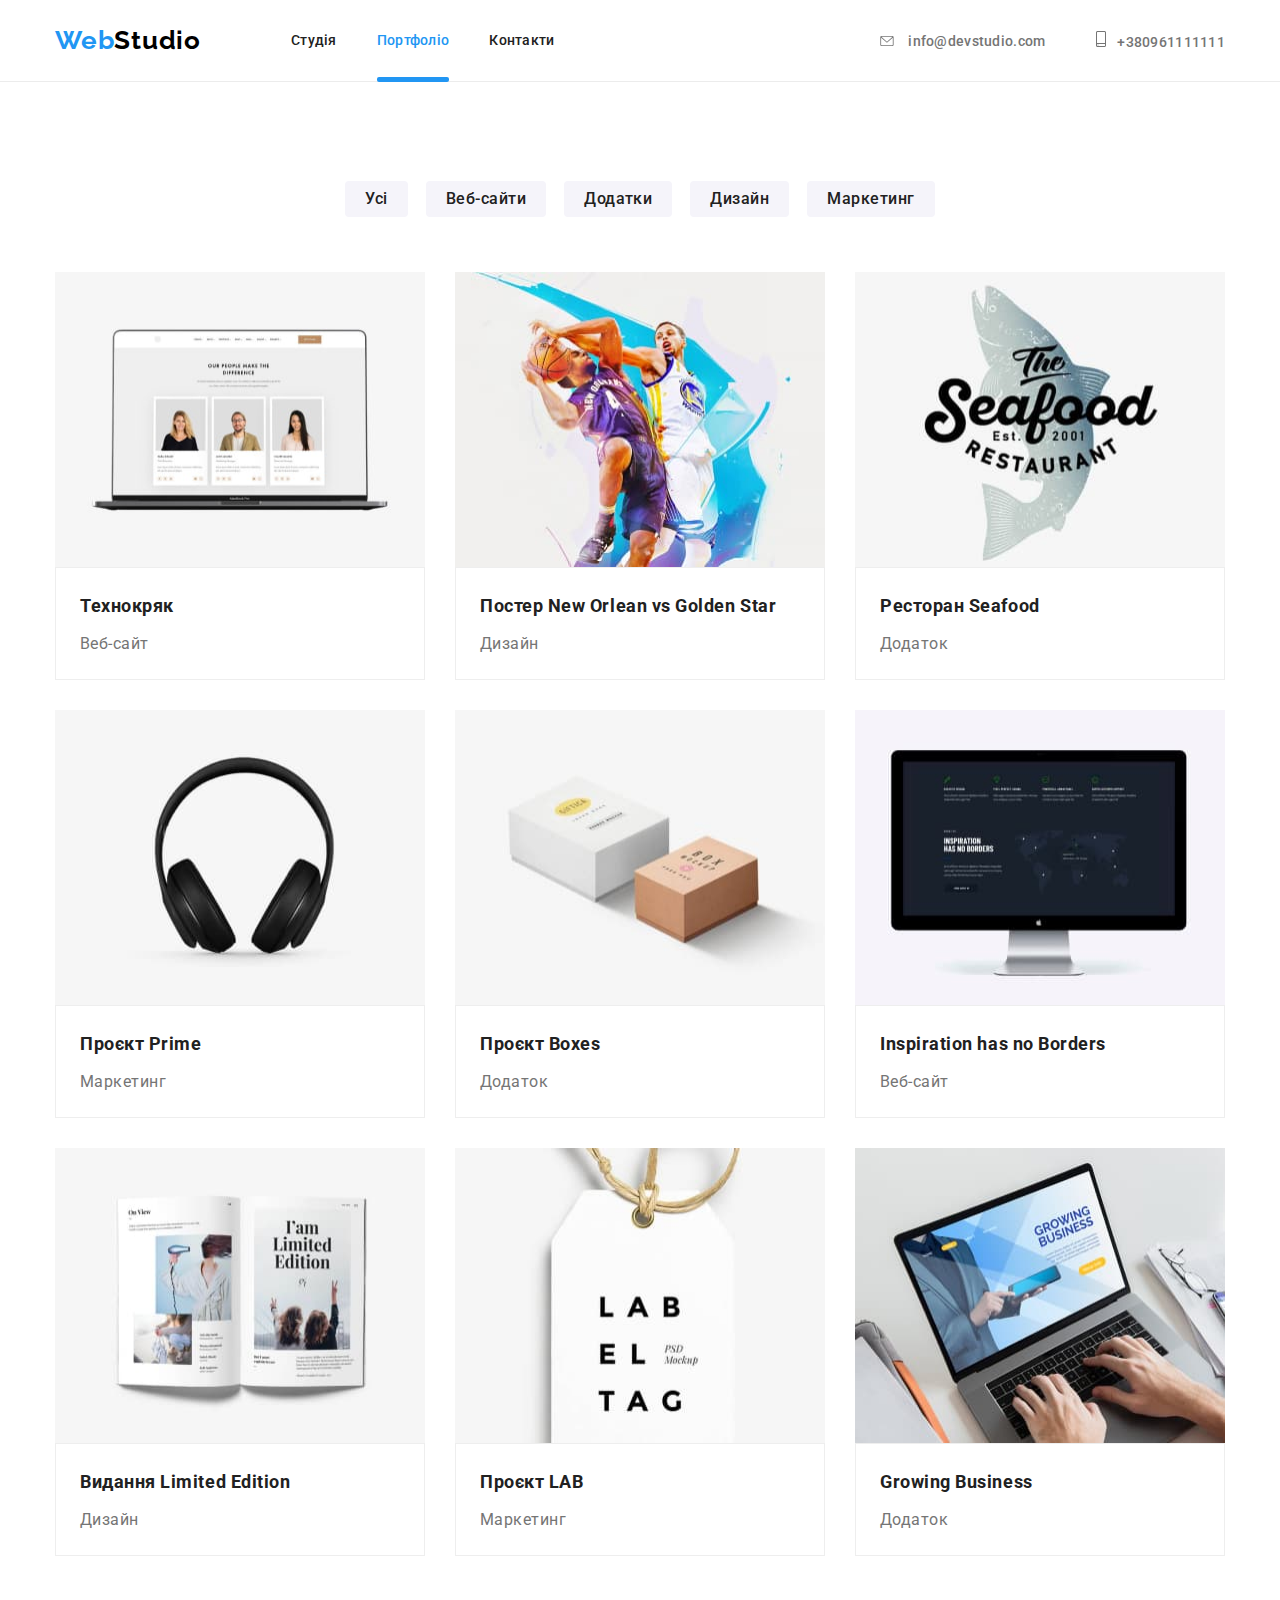
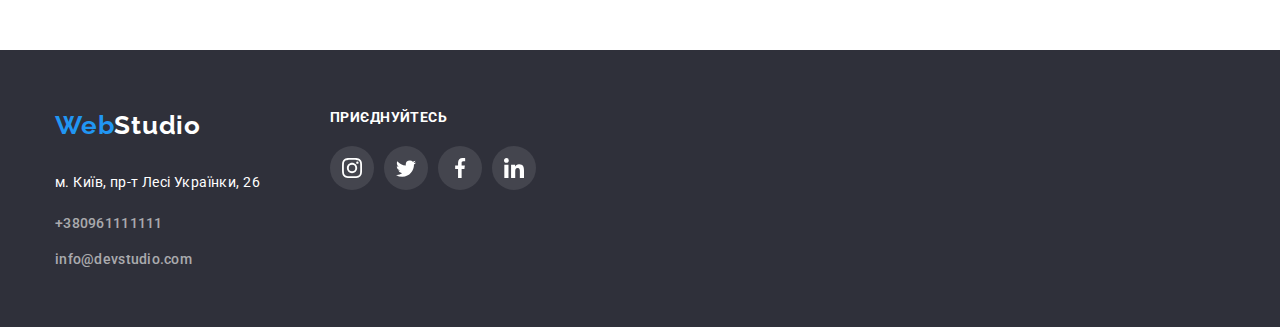
==== portfolio.html @ a56bd257 "first commit" ====
<!DOCTYPE html>
<html lang="uk">
<head>
    <meta charset="UTF-8">
    <meta http-equiv="X-UA-Compatible" content="IE=edge">
    <meta name="viewport" content="width=device-width, initial-scale=1.0">
    <link rel="stylesheet" href="./css/styles.css" type="text/css">
    <link href="https://fonts.googleapis.com/css2?family=Raleway:wght@700&display=swap" rel="stylesheet">
    <link href="https://fonts.googleapis.com/css2?family=Roboto:wght@400;500;700;900&display=swap" rel="stylesheet">
    <link rel="stylesheet" href="https://cdnjs.cloudflare.com/ajax/libs/modern-normalize/1.1.0/modern-normalize.min.css">
    <title>Портфоліо</title>
</head>
<body>
    <header class="page-header portfolio-page-header">
        <div class="container">
            <div class="header-content">
                <a href="./index.html" class="logo"><span class="logo-color">Web</span>Studio</a>
                <nav class="site-nav">
                    <ul class="site-nav-list">
                        <li class="site-nav-list-item"><a href="./index.html" class="site-nav-list-item-link" >Cтудія</a></li>
                        <li class="site-nav-list-item"><a href="./portfolio.html" class="site-nav-list-item-link current">Портфоліо</a></li>
                        <li class="site-nav-list-item"><a href="#" class="site-nav-list-item-link">Контакти</a></li>
                    </ul>
                </nav>
                <div class="contacts">
                    <a href="info@devstudio.com" class="mail">
                        <svg class="mail-icon">
                            <use href="./images/icons.svg#mail"></use>
                        </svg>
                        info@devstudio.com</a>
                    <a href="tel:+380961111111" class="tel">
                        <svg class="tel-icon">
                            <use href="./images/icons.svg#smartphone"></use>
                        </svg>+380961111111
                    </a>
                </div>
            </div>
        </div>
    </header>
    <main class="portfolio-main">
        <section class="section">
            <div class="container">
                <ul class="portfolio-list">
                    <li class="portfolio-list-item"><button type="button" class="portfolio-list-item-button">Усі</button></li>
                    <li class="portfolio-list-item"><button type="button" class="portfolio-list-item-button">Веб-сайти</button></li>
                    <li class="portfolio-list-item"><button type="button" class="portfolio-list-item-button">Додатки</button></li>
                    <li class="portfolio-list-item"><button type="button" class="portfolio-list-item-button">Дизайн</button></li>
                    <li class="portfolio-list-item"><button type="button" class="portfolio-list-item-button">Маркетинг</button></li>
                </ul>
                <ul class="portfolio-projects">
                    <li class="portfolio-projects-item">
                        <a href="#" class="portfolio-projects-item-link">
                            <div class="portfolio-thumb">
                                <img class="portfolio-projects-item-image" src="./images/project1.jpg" alt="ноутбук з сайтом" width="370" height="295">
                                <div class="portfolio-projects-item-overlay"><p class="portfolio-projects-item-overlay-text">Ресурс пропонує комплексні пропозиції з різним рівнем функціоналу та сервісів. Все це дозволить відвідувачу отримати вичерпні відомості про компанію чи приватну особу.</p>
                                </div>
                            </div>    
                            <div class="portfolio-projects-item-container">
                                <h3 class="portfolio-projects-item-headline">Технокряк</h3>
                                <p class="portfolio-projects-item-text">Веб-сайт</p>
                            </div>        
                        </a>
                    </li>
                    <li class="portfolio-projects-item">
                        <a href="#" class="portfolio-projects-item-link">
                            <div class="portfolio-thumb">
                                <img class="portfolio-projects-item-image" src="./images/project2.jpg" alt="постер баскетболістів" width="370" height="295">
                                <div class="portfolio-projects-item-overlay"><p class="portfolio-projects-item-overlay-text">Ресурс пропонує комплексні пропозиції з різним рівнем функціоналу та сервісів. Все це дозволить відвідувачу отримати вичерпні відомості про компанію чи приватну особу.</p>
                                </div>
                            </div>    
                            <div class="portfolio-projects-item-container">
                                <h3 class="portfolio-projects-item-headline">Постер New Orlean vs Golden Star</h3>
                                <p class="portfolio-projects-item-text">Дизайн</p>
                            </div>
                        </a>
                    </li>
                    <li class="portfolio-projects-item">
                        <a href="#" class="portfolio-projects-item-link">
                            <div class="portfolio-thumb">
                                <img class="portfolio-projects-item-image" src="./images/project3.jpg" alt="логотип ресторану морської кухні" width="370" height="295">
                                <div class="portfolio-projects-item-overlay"><p class="portfolio-projects-item-overlay-text">Ресурс пропонує комплексні пропозиції з різним рівнем функціоналу та сервісів. Все це дозволить відвідувачу отримати вичерпні відомості про компанію чи приватну особу.</p>
                                </div>
                            </div>    
                        <div class="portfolio-projects-item-container">
                            <h3 class="portfolio-projects-item-headline">Ресторан Seafood</h3>
                            <p class="portfolio-projects-item-text">Додаток</p>
                        </div>
                        </a>
                    </li>
                    <li class="portfolio-projects-item">
                        <a href="#" class="portfolio-projects-item-link">
                            <div class="portfolio-thumb">
                                <img class="portfolio-projects-item-image" src="./images/project4.jpg" alt="навушники" width="370" height="295">
                                <div class="portfolio-projects-item-overlay"><p class="portfolio-projects-item-overlay-text">Ресурс пропонує комплексні пропозиції з різним рівнем функціоналу та сервісів. Все це дозволить відвідувачу отримати вичерпні відомості про компанію чи приватну особу.</p>
                                </div>
                            </div>                            
                        <div class="portfolio-projects-item-container">
                            <h3 class="portfolio-projects-item-headline">Проєкт Prime</h3>
                            <p class="portfolio-projects-item-text">Маркетинг</p>
                        </div>
                        </a>
                    </li>
                    <li class="portfolio-projects-item">
                        <a href="#" class="portfolio-projects-item-link">
                            <div class="portfolio-thumb">
                                <img class="portfolio-projects-item-image" src="./images/project5.jpg" alt="дві коробки" width="370" height="295">
                                <div class="portfolio-projects-item-overlay"><p class="portfolio-projects-item-overlay-text">Ресурс пропонує комплексні пропозиції з різним рівнем функціоналу та сервісів. Все це дозволить відвідувачу отримати вичерпні відомості про компанію чи приватну особу.</p>
                                </div>
                            </div>                            
                        <div class="portfolio-projects-item-container">
                            <h3 class="portfolio-projects-item-headline">Проєкт Boxes</h3>
                            <p class="portfolio-projects-item-text">Додаток</p>
                        </div>
                        </a>
                    </li>
                    <li class="portfolio-projects-item">
                        <a href="#" class="portfolio-projects-item-link">
                            <div class="portfolio-thumb">
                                <img class="portfolio-projects-item-image" src="./images/project6.jpg" alt="монітор" width="370" height="295">
                                <div class="portfolio-projects-item-overlay"><p class="portfolio-projects-item-overlay-text">Ресурс пропонує комплексні пропозиції з різним рівнем функціоналу та сервісів. Все це дозволить відвідувачу отримати вичерпні відомості про компанію чи приватну особу.</p>
                                </div>
                            </div>                            
                        <div class="portfolio-projects-item-container">
                            <h3 class="portfolio-projects-item-headline">Inspiration has no Borders</h3>
                            <p class="portfolio-projects-item-text">Веб-сайт</p>
                        </div>
                        </a>
                    </li>
                    <li class="portfolio-projects-item">
                        <a href="#" class="portfolio-projects-item-link">
                            <div class="portfolio-thumb">
                                <img class="portfolio-projects-item-image" src="./images/project7.jpg" alt="розгорнута книга" width="370" height="295">
                                <div class="portfolio-projects-item-overlay"><p class="portfolio-projects-item-overlay-text">Ресурс пропонує комплексні пропозиції з різним рівнем функціоналу та сервісів. Все це дозволить відвідувачу отримати вичерпні відомості про компанію чи приватну особу.</p>
                                </div>
                            </div>                            
                        <div class="portfolio-projects-item-container">
                            <h3 class="portfolio-projects-item-headline">Видання Limited Edition</h3>
                            <p class="portfolio-projects-item-text">Дизайн</p>
                        </div>
                        </a>
                    </li>
                    <li class="portfolio-projects-item">
                        <a href="#" class="portfolio-projects-item-link">
                            <div class="portfolio-thumb">
                                <img class="portfolio-projects-item-image" src="./images/project8.jpg" alt="бірка" width="370" height="295">
                                <div class="portfolio-projects-item-overlay"><p class="portfolio-projects-item-overlay-text">Ресурс пропонує комплексні пропозиції з різним рівнем функціоналу та сервісів. Все це дозволить відвідувачу отримати вичерпні відомості про компанію чи приватну особу.</p>
                                </div>
                            </div>                            
                        <div class="portfolio-projects-item-container">
                            <h3 class="portfolio-projects-item-headline">Проєкт LAB</h3>
                            <p class="portfolio-projects-item-text">Маркетинг</p>
                        </div>
                        </a>
                    </li>
                    <li class="portfolio-projects-item">
                        <a href="#" class="portfolio-projects-item-link">
                            <div class="portfolio-thumb">
                                <img class="portfolio-projects-item-image" src="./images/project9.jpg" alt="руки на клавіатурі ноутбука" width="370" height="295">
                                <div class="portfolio-projects-item-overlay"><p class="portfolio-projects-item-overlay-text">Ресурс пропонує комплексні пропозиції з різним рівнем функціоналу та сервісів. Все це дозволить відвідувачу отримати вичерпні відомості про компанію чи приватну особу.</p>
                                </div>
                            </div>                            
                        <div class="portfolio-projects-item-container">
                            <h3 class="portfolio-projects-item-headline">Growing Business</h3>
                            <p class="portfolio-projects-item-text">Додаток</p>
                        </div>
                        </a>
                    </li>
                </ul>
            </div>
        </section>
     </main>
     <footer class="page-footer">
        <div class="container">
            <div class="page-footer-contacts">
                <a href="./index.html" class="footer-logo"><span class="logo-color">Web</span>Studio</a>
                <address class="page-footer-adress">м. Київ, пр-т Лесі Українки, 26</address>
                <a href="tel:+380961111111" class="tel footer-tel">+380961111111</a>
                <a href="info@devstudio.com" class="mail footer-mail">info@devstudio.com</a>
            </div>
        
            <div class="footer-socials">
                <h3 class="footer-socials-headline">
                    Приєднуйтесь
                </h3>
                <ul class="footer-social-list">
                    <li class="footer-social-item">
                        <a href="#" class="footer-social-link">
                            <svg viewBox="0 0 100 100" width="20px" class="footer-social-icon">
                                <use href="./images/icons.svg#instagram"></use>
                            </svg>
                        </a>
                    </li>
                    <li class="footer-social-item">
                        <a href="#" class="footer-social-link">
                            <svg viewBox="0 0 100 100" width="20px" class="footer-social-icon">
                                <use href="./images/icons.svg#twitter"></use>
                            </svg>
                        </a>
                    </li>
                    <li class="footer-social-item">
                        <a href="#" class="footer-social-link">
                            <svg viewBox="0 0 100 100" width="20px" class="footer-social-icon">
                                <use href="./images/icons.svg#facebook"></use>
                            </svg>
                        </a>
                    </li>
                    <li class="footer-social-item">
                        <a href="#" class="footer-social-link">
                            <svg viewBox="0 0 100 100" width="20px" class="footer-social-icon">
                                <use href="./images/icons.svg#linkedin"></use>
                            </svg>
                        </a>
                    </li>
                </ul>
            </div>
        </div>
    </footer>
</body>
</html>
---- css/styles.css ----
h1,h2,h3,h4,h5,h6,p,ul{
    margin:0;
    padding:0;
}

*,
*::before,
*::after {
  box-sizing: border-box;
}

body {
    font-family: 'Roboto';
    --headline-color: #212121;
    --article-color: #757575;
    --brand-color: #2196F3;
    margin: 0px;
}

/* шапка */
.page-header {
    background-color: #ffffff;
    width: 100%;
    padding-top: 25px;
    padding-bottom: 25px;
}

.container {
    width: 1200px;
    margin: 0 auto;
    padding: 0 15px;
}

.section {
    padding: 94px 0;
}

.header-content {
    display: flex;
    align-items: center;
    align-content: center;
    justify-content: flex-start;
}

.logo {
    font-family: 'Raleway';
    font-weight: 700;
    font-size: 26px;
    line-height: 1.2;
    letter-spacing: 0.03em;
    text-decoration: none;
    color : #000000;
    display: inline-block;
    padding: 0px;
    margin-right: 90px;
}

.logo-color {
    color: var(--brand-color);
}

.site-nav-list {
    list-style: none;
    display: flex;
    
}

.site-nav-list-item {
    margin-right: 40px;
    position: relative;
    
}

.site-nav-list-item-link {
    text-decoration: none;
    color: var(--headline-color);
    font-family: 'Roboto';
    font-weight: 500;
    font-size: 14px;
    line-height: 1.15;
    letter-spacing: 0.02em;
    padding: 15px 0;
    transition: color 250ms cubic-bezier(0.4, 0, 0.2, 1);
}

.site-nav-list-item-link:hover, .site-nav-list-item-link:focus {
    color: var(--brand-color);
}

.site-nav-list-item-link.current {
    color: var(--brand-color);
}

.site-nav-list-item-link.current::after {
    content: '';
    display: block;
    position: absolute;
    bottom: -32px;
    left: 0;
    width: 100%;
    height: 5px;
    background-color: var(--brand-color);
    border-radius: 2px;
}


.contacts {
    display: flex;
    margin-left: auto;
    align-items: center;
    align-content: center;
}

.tel {
    font-family: 'Roboto';
    font-weight: 500;
    font-size: 14px;
    line-height: 1.15;
    letter-spacing: 0.02em;
    color: var(--article-color);
    text-decoration: none;
    transition: color 250ms cubic-bezier(0.4, 0, 0.2, 1);
}

.tel-icon {
    width: 12px;
    height: 16px;
    margin-right: 10px;
    fill: currentColor;
}

.mail {
    font-family: 'Roboto';
    font-weight: 500;
    font-size: 14px;
    line-height: 1.15;
    letter-spacing: 0.02em;
    text-decoration: none;
    color: var(--article-color);
    margin-right: 50px;
    transition: color 250ms cubic-bezier(0.4, 0, 0.2, 1);
}

.mail-icon {
    width: 16px;
    height: 10px;
    margin-right: 10px;
    fill: currentColor;
}

.mail:hover, .mail:focus {
    color: var(--brand-color);
}

.tel:hover, .tel:focus {
    color: var(--brand-color);
}


/* друга секція */
.main {
    width: 100%;
}

.main-effect {
    background-color: #2F303A;
    width: 100%;
    text-align: center;
    background-image: linear-gradient(to right, rgba(47, 48, 58, 0.4), rgba(47, 48, 58, 0.4)),
    url('../images/background (1).jpg');
    background-size: 1600px cover;
    background-repeat: no-repeat;
    background-position: center;    
}

.main-effect .container {
    display: flex;
    flex-wrap: wrap;
    align-items: center;
    justify-content: center;
    flex-direction: column;

}

.main .main-effect {
    padding: 200px 0;
    min-height: 600px;
}

.main-effect-title {
    font-family: 'Roboto';
    font-weight: 900;
    font-size: 44px;
    line-height: 1.36;
    letter-spacing: 0.06em;
    color: #ffffff;
    margin-bottom: 40px;
    text-transform: uppercase;
}

.main-effect-button {
    font-family: 'Roboto';
    font-weight: 700;
    font-size: 16px;
    line-height: 1.87;
    letter-spacing: 0.06em;
    min-width: 170px;
    height: 50px;
    color: #ffffff;
    background-color: var(--brand-color);
    border: none;
    border-radius: 4px;
    cursor: pointer;
    padding: 10px 32px;
}


/* третя секція */
.qualities-list {
    list-style: none;
    display: flex;
}

.qualities-list-item {
    width: 270px;    
}

.qualities-list-item::before {
    display: inline-flex;
    content: '';
    width: 100%;
    height: 120px;
    background-color: #f5f4fa;
    border-radius: 2px;
}

.group::before {
    background-image: url(../images/SVG/Group.svg);
    background-size: 70px;
    background-repeat: no-repeat;
    background-position: center;
}

.clock::before {
    background-image: url(../images/SVG/clock.svg);
    background-size: 70px;
    background-repeat: no-repeat;
    background-position: center;
}

.diagram::before {
    background-image: url(../images/SVG/diagram.svg);
    background-size: 70px;
    background-repeat: no-repeat;
    background-position: center;
}

.astronaut::before {
    background-image: url(../images/SVG/astronaut.svg);
    background-size: 70px;
    background-repeat: no-repeat;
    background-position: center;
}

.qualities-list .qualities-list-item:not(:last-child) {
    margin-right: 30px;
}

.qualities-list-item-article {
    color: var(--headline-color);
    font-family: 'Roboto';
    font-weight: 700;
    font-size: 14px;
    line-height: 1.2;
    letter-spacing: 0.03em;
    display: inline-block;
    margin-bottom: 10px;
    margin-top: 20px;
    text-transform: uppercase;
}

.qualities-list-item-article-text {
    color: var(--article-color);
    font-family: 'Roboto';
    font-size: 14px;
    line-height: 1.71;
    letter-spacing: 0.03em;
}


/* четверта секція */

.employment {
    text-align: center;
    padding-top: 0;
}

.employment-headline {
    color: var(--headline-color);
    font-family: 'Roboto';
    font-weight: 700;
    font-size: 36px;
    line-height: 1.17;
    letter-spacing: 0.03em;
    display: inline-block;
    margin-bottom: 50px;
}

.employment-list {
    list-style: none;
    display: flex;
    flex-wrap: wrap;
    flex-basis: calc(100%-60px);
}

.employment-list-item {
    position: relative;
}

.employment-list-item:not(:last-child) {
    margin-right: 30px;
}

.employment-list-item-text {
    display: flex;
    justify-content: center;
    width: 370px;
    height: 70px;
    padding: 27px 0;
    position: absolute;
    bottom: 0;
    left: 0;
    right: 0;
    font-family: 'Roboto';
    font-style: normal;
    font-weight: 700;
    font-size: 14px;
    line-height: 1.14;
    text-align: center;
    letter-spacing: 0.03em;
    text-transform: uppercase;
    color: #FFFFFF;
    background: rgba(47, 48, 58, 0.8);
}



/* п'ята секція */
.team {
    width: 100%;
    background-color: #f5f4fa;
}

.team-headline {
    color: var(--headline-color);
    font-family: 'Roboto';
    font-weight: 700;
    font-size: 36px;
    line-height: 1.17;
    letter-spacing: 0.03em;
    margin-bottom: 50px;
    text-align: center;
}

.team-list {
    list-style: none;
    display: flex;
    flex-wrap: wrap;
    flex-basis: calc((100%-30px)/4);
    gap: 30px;
}

.team-list-item {
    background-color: #ffffff;
    box-shadow: 0px 1px 3px rgba(0, 0, 0, 0.12), 0px 1px 1px rgba(0, 0, 0, 0.14), 0px 2px 1px rgba(0, 0, 0, 0.2);
}

.team-list-item-headline {
    color: var(--headline-color);
    font-family: 'Roboto';
    font-weight: 500;
    font-size: 16px;
    line-height: 1.19;
    letter-spacing: 0.03em;
    margin-bottom: 10px;
}

.team-list-item-block {
    display: flex;
    justify-content: center;
    align-items: center;
    flex-direction: column;
    padding: 30px 0;
}

.team-list-item-article {
    color: var(--article-color);
    font-family: 'Roboto';    
    font-size: 16px;
    line-height: 1.19;
    letter-spacing: 0.03em;
}

.social {
    display: flex;
    list-style: none;
    margin-top: 16px;
}

.social-item:not(:last-child) {
    margin-right: 10px;
}

.social-link {
    display: flex;
    align-items: center;
    justify-content: center;
    width: 44px;
    height: 44px;
    background-color: #ffffff;
    border-radius: 50%;
    transition: background-color 250ms cubic-bezier(0.4, 0, 0.2, 1);
}

.social-link svg {
    transition: fill 250ms cubic-bezier(0.4, 0, 0.2, 1);
}

.social-link:hover svg,
.social-link:focus svg {
    fill: #ffffff;
}

.social-link:hover,
.social-link:focus {
    background-color: var(--brand-color);
}


.social-icon {
    fill: #AFB1B8;
}

/* шоста секція */

.clients-headline {
    color: var(--headline-color);
    font-family: 'Roboto';
    font-weight: 700;
    font-size: 36px;
    line-height: 1.17;
    letter-spacing: 0.03em;
    margin-bottom: 50px;
    text-align: center;
}

.clients-list {
    display: inline-flex;
    list-style: none;
    flex-wrap: wrap;
    flex-basis: calc((100%-30px)/6);
    gap: 30px;

}

.clients-list-item {
    display: flex;

}

.clients-list-item-link {
    display: flex;
    justify-content: center; 
    align-items: center;
    width: 170px;
    height: 92px;
    border: 1px solid #AFB1B8;
    border-radius: 3px;
}

.clients-logo { 
    display: flex;
    fill: #AFB1B8;
}

.clients-list-item-link svg {
    transition: fill 250ms cubic-bezier(0.4, 0, 0.2, 1);
}

.clients-list-item-link:hover svg,
.clients-list-item-link:focus svg {
    fill: var(--brand-color);
}

.clients-list-item-link:hover,
.clients-list-item-link:focus {
    border: 1px solid var(--brand-color);
}

/* модалка */
.backdrop {
    position: fixed;
    width: 100%;
    height: 100%;
    top: 0;
    left: 0;
    background-color: rgba(0, 0, 0, 0.2);
    opacity: 1;
    transition: opacity 500ms cubic-bezier(0.4, 0, 0.2, 1);
} 

.backdrop.is-hidden {
    opacity: 0;
    pointer-events: none;

}

.backdrop.is-hidden .modal {
    transform: scale(0.8) translate(-50%, -50%);
}

.modal {
    position: absolute;
    top: 50%;
    left: 50%;
    transform: translate(-50%, -50%) scale(1);
    min-width: 528px;
    min-height: 581px;
    background-color: #ffffff;
    box-shadow: 0px 1px 3px rgba(0, 0, 0, 0.12), 0px 1px 1px rgba(0, 0, 0, 0.14), 0px 2px 1px rgba(0, 0, 0, 0.2);
    border-radius: 4px;
    transition: transform 500ms cubic-bezier(0.4, 0, 0.2, 1);

    padding: 40px;
}

.modal-close {
    display: flex;
    align-items: center;
    justify-content: center;
    position: absolute;
    right: 8px;
    top: 8px;
    width: 30px;
    height: 30px;
    border-radius: 50%;
    background-color: #FFFFFF;
    border: 1px solid rgba(0, 0, 0, 0.1);
}

.modal-close svg {
    fill: #000000;
}

/* футер */
.page-footer {
    display: flex;
    background-color: #2f303a;
    width: 100%;
    min-height: 250px;
}

.page-footer .container {
    padding: 60px 15px;
    display: flex;
}

.page-footer-contacts {
    display: flex;
    flex-direction: column;
    gap: 10px;
}

.footer-logo {
    color: #ffffff;
    font-family: 'Raleway';
    font-weight: 700;
    font-size: 26px;
    line-height: 1.2;
    letter-spacing: 0.03em;
    text-decoration: none;
    display: inline-block;
    margin-bottom: 20px;
}

.page-footer-adress {
    color: #ffffff;
    display: inline-block;
    margin-bottom: 10px;
    font-family: 'Roboto';
    font-style: normal;
    font-weight: 400;
    font-size: 14px;
    line-height: 1.71;
    letter-spacing: 0.03em;
}

.footer-tel {
    display: inline-block;
    margin-bottom: 10px;
}

.footer-tel, .footer-mail {
    color: rgba(255, 255, 255, 0.6);
    margin-right: 0;
}

.footer-socials {
    display: flex;
    flex-direction: column;
    margin-left: 70px;
}

.footer-socials-headline {
    color: #ffffff;
    font-family: 'Roboto';
    font-style: normal;
    font-weight: 700;
    font-size: 14px;
    line-height: 1.14;
    letter-spacing: 0.03em;
    text-transform: uppercase;
}
.footer-social-list {
    display: flex;
    list-style: none;
    margin-top: 20px;
}

.footer-social-item:not(:last-child) {
    margin-right: 10px;
}

.footer-social-link {
    display: flex;
    align-items: center;
    justify-content: center;
    width: 44px;
    height: 44px;
    background-color: rgba(255, 255, 255, 0.1);
    border-radius: 50%;
    transition: background-color 250ms cubic-bezier(0.4, 0, 0.2, 1);
}
.footer-social-link svg {
    transition: fill 250ms cubic-bezier(0.4, 0, 0.2, 1);
}

.footer-social-link:hover svg {
    fill: #ffffff;
}

.footer-social-link:hover,
.footer-social-link:focus {
    background-color: var(--brand-color);
}


.footer-social-icon {
    fill: #ffffff;
}


/* Портфоліо */

.portfolio-page-header {
    border-bottom: 1px solid #ececec;
}

.portfolio-main {
    width: 100%;
}

.portfolio-list {
   list-style: none;
   display: flex;
   justify-content: center;
   gap: 8px;
   margin-bottom: 50px;
}

.portfolio-list-item-button {
    color: var(--headline-color);
    background-color: #f5f4fa;
    border-radius: 4px;
    border: none;
    font-family: 'Roboto';
    font-weight: 500;
    font-size: 16px;
    line-height: 1.62;
    letter-spacing: 0.03em;
    padding: 5px 20px;
    margin: 5px;
    cursor: pointer;
    transition: background-color 250ms cubic-bezier(0.4, 0, 0.2, 1);
   }

.portfolio-list-item-button:hover,
.portfolio-list-item-button:focus {
    background-color: var(--brand-color);
    color: #ffffff;
    cursor: pointer;
    box-shadow: 0px 3px 1px rgba(0, 0, 0, 0.1), 0px 1px 2px rgba(0, 0, 0, 0.08), 0px 2px 2px rgba(0, 0, 0, 0.12);
}   

.portfolio-projects {
    list-style: none;
    display: flex;
    flex-wrap: wrap;
    flex-basis: calc((100%-60px)/3);
    gap: 30px;
    padding: 0;
}

.portfolio-projects-item-container{
    border: 1px solid #eeeeee;
    padding: 20px 24px;
}



.portfolio-projects-item {
    display: flex;
    box-sizing: border-box;
    flex-direction: column;
    max-width: 370px;
   
}

.portfolio-projects-item:hover,
.portfolio-projects-item:focus {
    box-shadow: 0px 1px 1px rgba(0, 0, 0, 0.12), 0px 4px 4px rgba(0, 0, 0, 0.06), 1px 4px 6px rgba(0, 0, 0, 0.16);
}

.portfolio-projects-item-image {
    margin-bottom: 0;
    display: block;
}

.portfolio-projects-item-headline {
    color: var(--headline-color);
    font-family: 'Roboto';
    font-weight: 700;
    font-size: 18px;
    line-height: 2;
    letter-spacing: 0.03em;
    margin-bottom: 5px;
}

.portfolio-projects-item-link {
    display: block;
    text-decoration: none;
}

.portfolio-projects-item-text {
    font-family: 'Roboto';
    font-size: 16px;
    line-height: 1.87;
    letter-spacing: 0.03em;
    color: var(--article-color);
    display: inline-block;
}

.portfolio-thumb {
    position: relative;
    overflow: hidden;
}

.portfolio-projects-item-overlay {
    position: absolute;
    top: 0;
    left: 0;
    width: 100%;
    height: 100%;
    transform: translateY(100%);
    background: rgba(33, 150, 243, 0.9);
    
    transition-property: transform;
    transition-duration: 250ms;
    transition-timing-function: cubic-bezier(0.4, 0, 0.2, 1);

    padding: 63px 24px;
}

.portfolio-projects-item:hover .portfolio-projects-item-overlay  {
    transform: translateY(0);
}

.portfolio-projects-item-overlay-text {
    font-family: 'Roboto';
    font-style: normal;
    font-weight: 400;
    font-size: 18px;
    line-height: 1.55;
    letter-spacing: 0.03em;
    color: #FFFFFF;
}
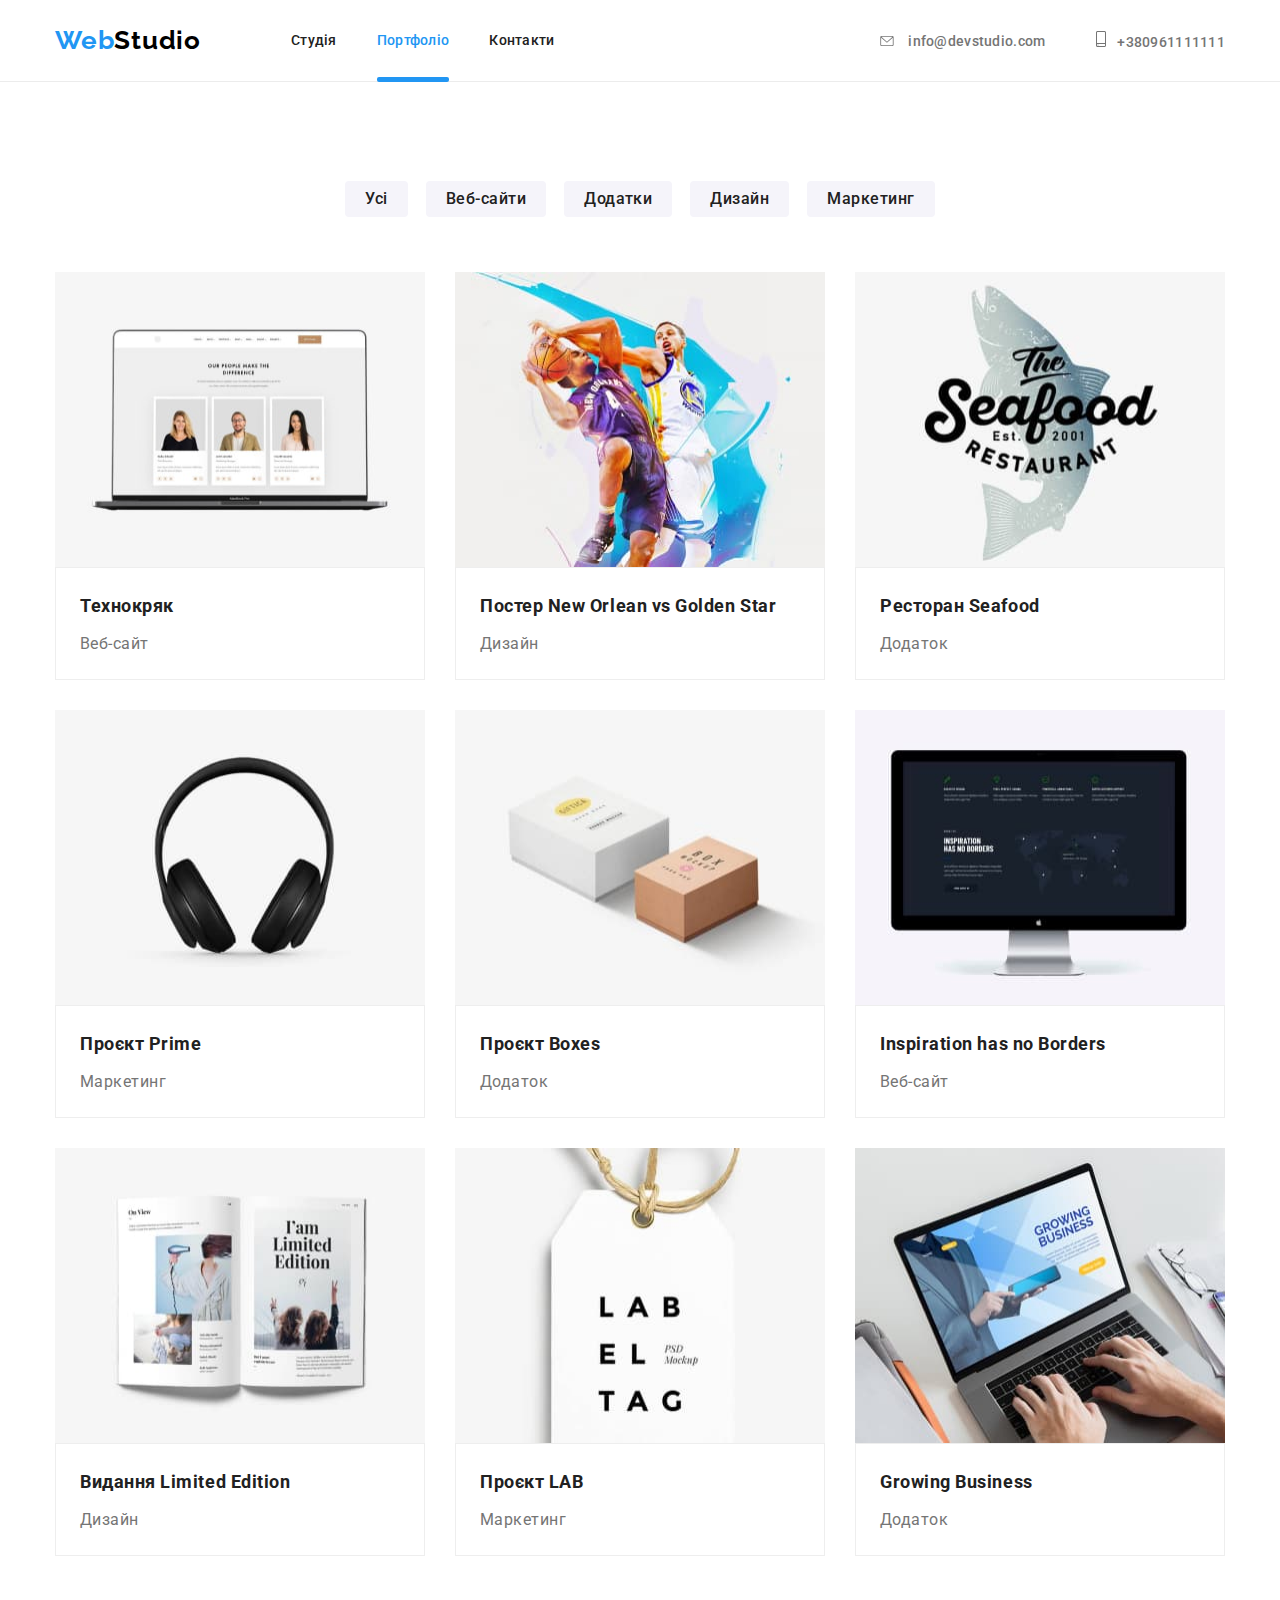
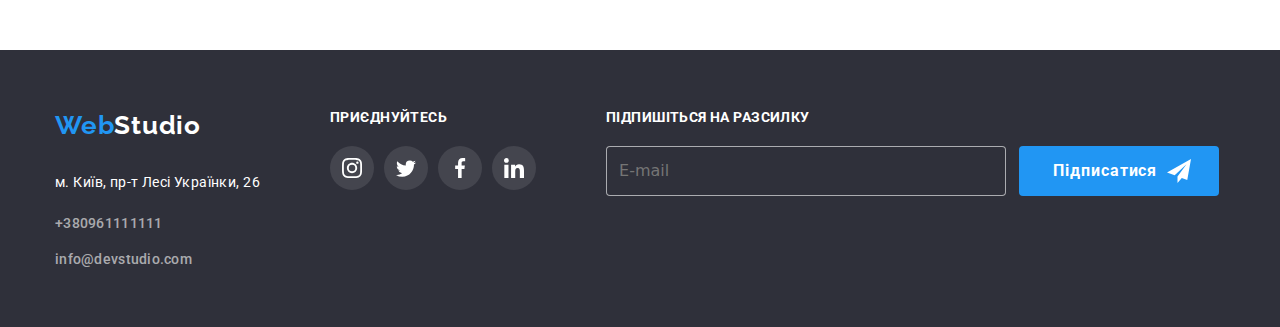
==== commit fc1a3852: "with footer email" ====
--- a/portfolio.html
+++ b/portfolio.html
@@ -179,7 +179,7 @@
             </div>
         
             <div class="footer-socials">
-                <h3 class="footer-socials-headline">
+                <h3 class="footer-headline">
                     Приєднуйтесь
                 </h3>
                 <ul class="footer-social-list">
@@ -212,6 +212,21 @@
                         </a>
                     </li>
                 </ul>
+            </div>
+            <div class="footer-subscribe">
+                <h3 class="footer-headline">
+                    Підпишіться на разсилку
+                </h3>
+                <div class="footer-subscribe-form">
+                    <form action="">
+                        <input type="email" class="footer-email" placeholder="E-mail">
+                        <button class="main-effect-button email-submit" type="submit">Підписатися
+                            <svg viewBox="0 0 24 24" class="footer-email-send">
+                                <use href="./images/icons.svg#icon-send"></use>
+                            </svg>
+                        </button>
+                    </form>
+                </div>
             </div>
         </div>
     </footer>
--- a/css/styles.css
+++ b/css/styles.css
@@ -373,6 +373,7 @@
 .team-list-item {
     background-color: #ffffff;
     box-shadow: 0px 1px 3px rgba(0, 0, 0, 0.12), 0px 1px 1px rgba(0, 0, 0, 0.14), 0px 2px 1px rgba(0, 0, 0, 0.2);
+    width: 23%;
 }
 
 .team-list-item-headline {
@@ -399,6 +400,11 @@
     font-size: 16px;
     line-height: 1.19;
     letter-spacing: 0.03em;
+}
+
+.team-list-item-image {
+    display: block;
+    width: 270px;
 }
 
 .social {
@@ -524,14 +530,22 @@
     top: 50%;
     left: 50%;
     transform: translate(-50%, -50%) scale(1);
-    min-width: 528px;
-    min-height: 581px;
+}
+
+.modal-container {
+    position: relative;
+    width: 100%;
+    height: 100%;
+    max-width: 530px;
+    max-height: 585px;
     background-color: #ffffff;
     box-shadow: 0px 1px 3px rgba(0, 0, 0, 0.12), 0px 1px 1px rgba(0, 0, 0, 0.14), 0px 2px 1px rgba(0, 0, 0, 0.2);
     border-radius: 4px;
     transition: transform 500ms cubic-bezier(0.4, 0, 0.2, 1);
-
+    overflow-y: auto;
     padding: 40px;
+    margin: 20px; 
+
 }
 
 .modal-close {
@@ -552,6 +566,82 @@
     fill: #000000;
 }
 
+
+
+/* Форма */
+.modal-headline {
+    display: flex; 
+    align-items: center;
+    justify-content: center;
+    margin-bottom: 12px;
+}
+
+.form-field {
+    position: relative; 
+    margin-bottom: 10px;   
+}
+
+.form-field-label {
+    margin-bottom: 8px;
+    color: var(--article-color);
+    font-size: 14px;
+    line-height: 1.17;
+    
+}
+
+.form-field-input {
+    border: 1px solid rgba(33, 33, 33, 0.2);
+    border-radius: 4px;
+    outline: none;
+    width: 100%;
+    height: 40px;
+    padding-left: 38px;
+    padding-right: 12px;
+
+
+}
+
+.form-field-input:focus {
+    border-color: var(--brand-color);
+} 
+
+.form-field-input:focus + .form-field-icon {
+    fill: var(--brand-color);
+}
+.form-field-icon {
+    position: absolute;
+    top: 50%;
+    left: 12px;
+    transform: translateY(-50%);
+} 
+
+.form-field-coment {
+    width: 100%;
+    height: 120px;
+    border: 1px solid rgba(33, 33, 33, 0.2);
+    border-radius: 4px;
+    outline: none;
+    padding: 8px 12px;
+    margin-bottom: 20px;
+}
+
+.form-field-coment:focus {
+    border-color: var(--brand-color);
+} 
+
+.form-field-coment::placeholder {
+    font-size: 14px;
+    line-height: 1.33; 
+}
+.terms-checkbox {
+    margin-bottom: 30px;
+}
+
+.form-submit {
+    display: block;
+    margin: 0 auto;
+}
+
 /* футер */
 .page-footer {
     display: flex;
@@ -611,7 +701,7 @@
     margin-left: 70px;
 }
 
-.footer-socials-headline {
+.footer-headline {
     color: #ffffff;
     font-family: 'Roboto';
     font-style: normal;
@@ -659,6 +749,54 @@
     fill: #ffffff;
 }
 
+.footer-subscribe {
+    display: flex;
+    flex-direction: column;
+    margin-left: 70px;
+}
+
+.footer-subscribe-form {
+    display: flex;
+    margin-top: 20px;
+    width: 100%;
+}
+
+.footer-email {
+    border: 1px solid rgba(255, 255, 255, 0.6);;
+    border-radius: 4px;
+    background-color: #2F303A;
+    outline: none;
+    width: 400px;
+    height: 50px;
+    padding-left: 12px;
+    padding-right: 12px;
+}
+
+.footer-email:focus {
+    background-color: #ffffff;
+}
+
+.email-submit {
+    position: relative;
+    width: 200px;
+    height: 50px;
+    padding: 10px 42px 10px 14px;
+    margin-left: 8px;
+}
+
+.footer-email-send {
+    position: absolute;
+    right: 28px;
+    top: 50%;
+    transform: translateY(-50%);
+    width: 24px;
+    height: inherit;
+}
+
+
+
+
+
 
 /* Портфоліо */
 
